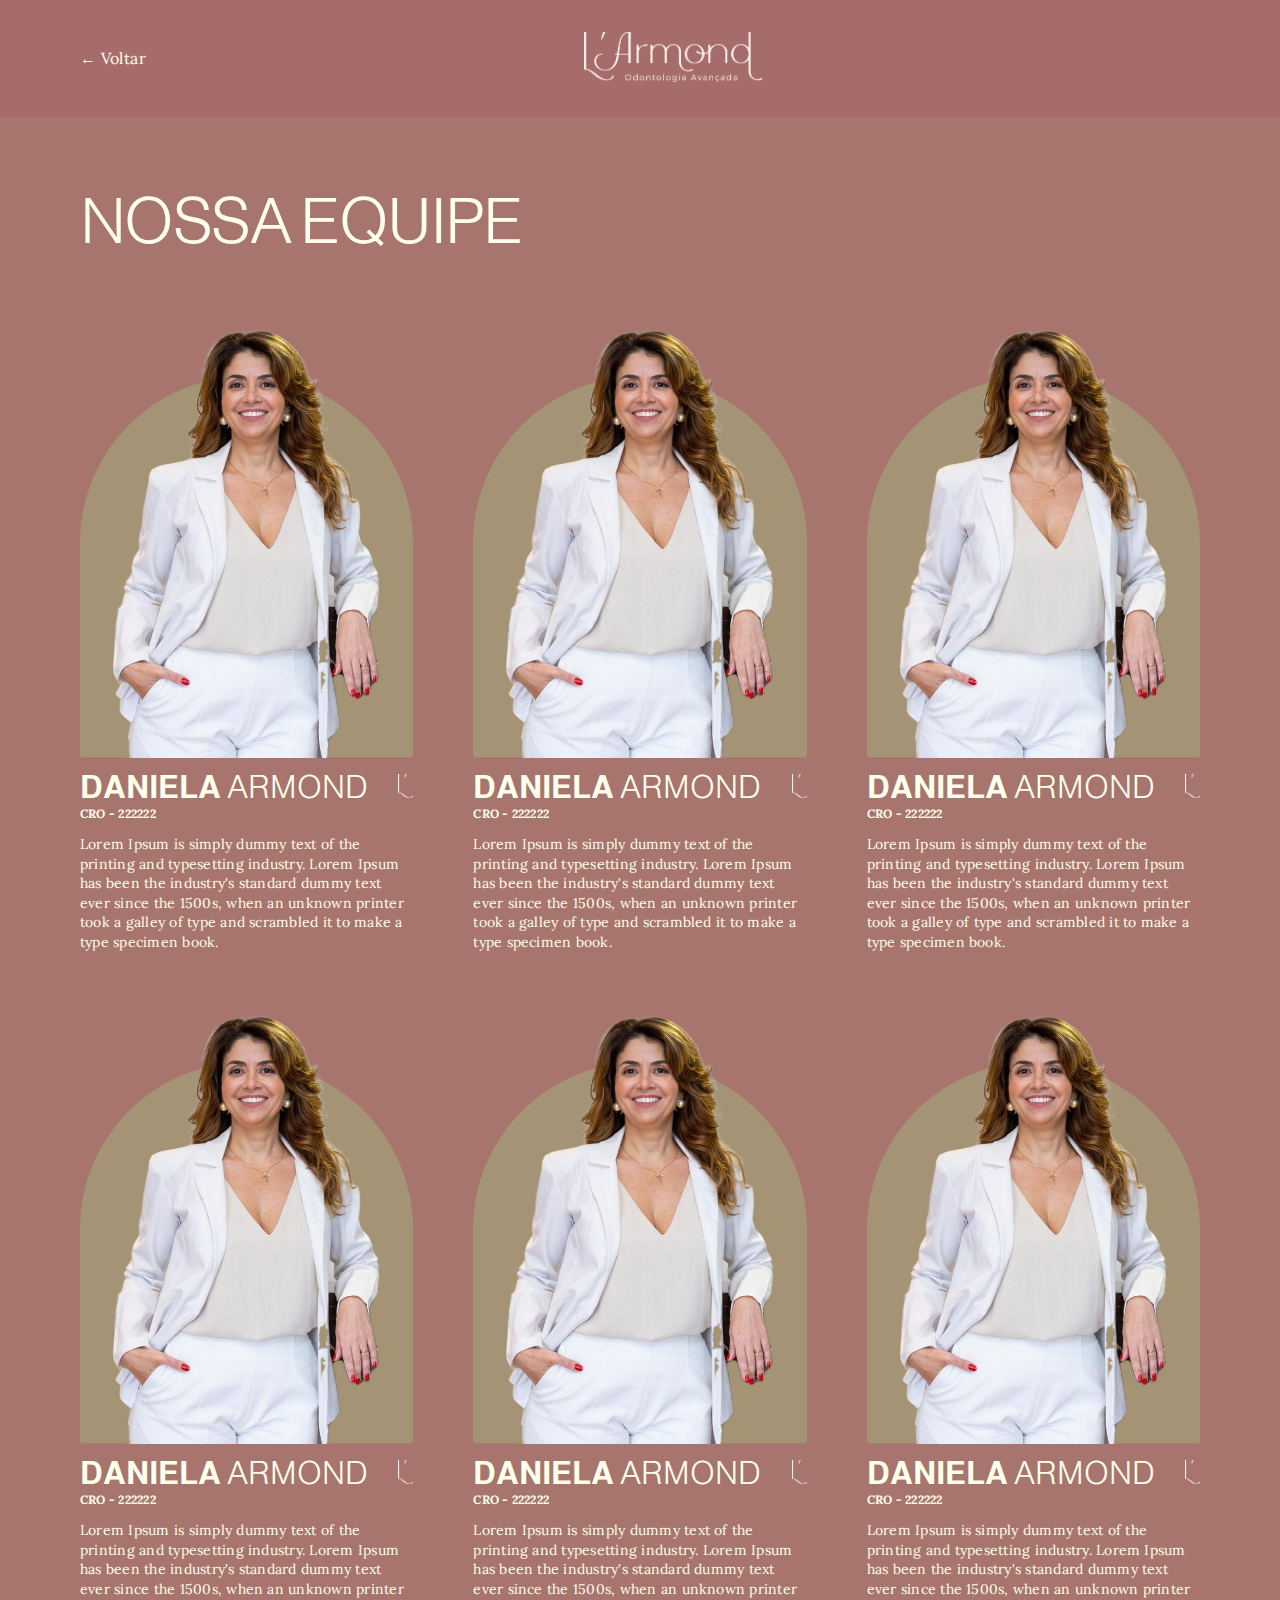
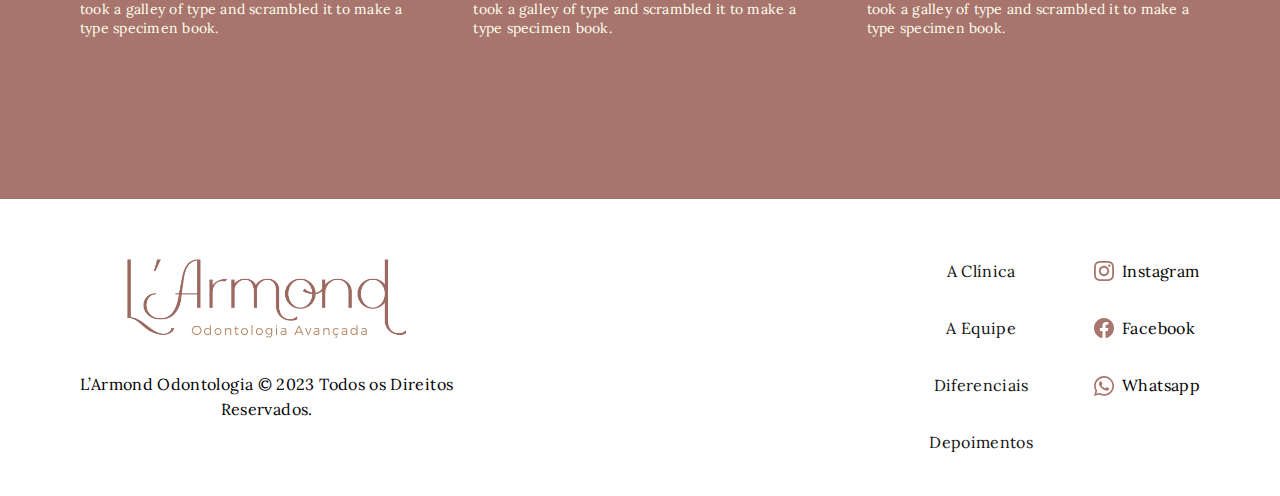
==== team.html @ f11638f9 "added: page about the team" ====
<!DOCTYPE html>
<html lang="en">

<head>
  <meta charset="UTF-8">
  <meta name="viewport" content="width=device-width, initial-scale=1.0">
  <title>L'Armond - Odontologia Avançada</title>
  <meta name="description" content="Somos uma clínica odontológica moderna em Governador Valadares. Oferecemos serviços que vai desde dentista até estética, proporcionando saúde e bem-estar para você e os seus dentes!">
  <link rel="stylesheet" href="./src/style.css">

  <!-- Fonts -->
  <link rel="preconnect" href="https://fonts.googleapis.com">
  <link rel="preconnect" href="https://fonts.gstatic.com" crossorigin>
  <link href="https://fonts.googleapis.com/css2?family=Almarai:wght@300;400;700&family=Lora:wght@400;500;600&display=swap" rel="stylesheet">
</head>

<body id="team-page">
  <header>
    <div id="header" class="container-lg padding-header">
      <a href="./index.html" class="font-color-white text back-index">← Voltar</a>
      
      <a href="index.html" class="logo-larmond"><img height="60px" src="./src/img/l'armond-logo-branca.png" alt="Logomarca da Empresa L'armond"></a>

      <p class="null-team"> </p>
    </div>
  </header>

  <section aria-label="Equipe da L'Armond" class="bg-primary" id="team">
    <div class="container-lg padding-section">
      <h2 class="title font-color-white mb-title">Nossa Equipe</h2>

      <div id="team-container" class="mb-title">
        <div class="doctor">
          <img class="doctor-img" src="./src/img/dra-dani-teste.png" alt="Doutora Dani">
          <div>
            <div class="name">
              <h3 class="title-doctor font-color-white"><span class="bold">Daniela </span>Armond</h3>
              <img src="./src/img/larmond-detalhe-teste.png" alt="" height="40px">
            </div>
            <span class="text-small uppercase bold font-color-white">Cro - 222222</span>
          </div>
          <p class="text-doctor font-color-white">Lorem Ipsum is simply dummy text of the printing and typesetting industry. Lorem Ipsum has been the industry's standard dummy text ever since the 1500s, when an unknown printer took a galley of type and scrambled it to make a type specimen book.</p>
        </div>

        <div class="doctor">
          <img class="doctor-img" src="./src/img/dra-dani-teste.png" alt="Doutora Dani">
          <div>
            <div class="name">
              <h3 class="title-doctor font-color-white"><span class="bold">Daniela </span>Armond</h3>
              <img src="./src/img/larmond-detalhe-teste.png" alt="" height="40px">
            </div>
            <span class="text-small uppercase bold font-color-white">Cro - 222222</span>
          </div>
          <p class="text-doctor font-color-white">Lorem Ipsum is simply dummy text of the printing and typesetting industry. Lorem Ipsum has been the industry's standard dummy text ever since the 1500s, when an unknown printer took a galley of type and scrambled it to make a type specimen book.</p>
        </div>

        <div class="doctor">
          <img class="doctor-img" src="./src/img/dra-dani-teste.png" alt="Doutora Dani">
          <div>
            <div class="name">
              <h3 class="title-doctor font-color-white"><span class="bold">Daniela </span>Armond</h3>
              <img src="./src/img/larmond-detalhe-teste.png" alt="" height="40px">
            </div>
            <span class="text-small uppercase bold font-color-white">Cro - 222222</span>
          </div>
          <p class="text-doctor font-color-white">Lorem Ipsum is simply dummy text of the printing and typesetting industry. Lorem Ipsum has been the industry's standard dummy text ever since the 1500s, when an unknown printer took a galley of type and scrambled it to make a type specimen book.</p>
        </div>
      </div>

      <div id="team-container" class="mb-title">
        <div class="doctor">
          <img class="doctor-img" src="./src/img/dra-dani-teste.png" alt="Doutora Dani">
          <div>
            <div class="name">
              <h3 class="title-doctor font-color-white"><span class="bold">Daniela </span>Armond</h3>
              <img src="./src/img/larmond-detalhe-teste.png" alt="" height="40px">
            </div>
            <span class="text-small uppercase bold font-color-white">Cro - 222222</span>
          </div>
          <p class="text-doctor font-color-white">Lorem Ipsum is simply dummy text of the printing and typesetting industry. Lorem Ipsum has been the industry's standard dummy text ever since the 1500s, when an unknown printer took a galley of type and scrambled it to make a type specimen book.</p>
        </div>

        <div class="doctor">
          <img class="doctor-img" src="./src/img/dra-dani-teste.png" alt="Doutora Dani">
          <div>
            <div class="name">
              <h3 class="title-doctor font-color-white"><span class="bold">Daniela </span>Armond</h3>
              <img src="./src/img/larmond-detalhe-teste.png" alt="" height="40px">
            </div>
            <span class="text-small uppercase bold font-color-white">Cro - 222222</span>
          </div>
          <p class="text-doctor font-color-white">Lorem Ipsum is simply dummy text of the printing and typesetting industry. Lorem Ipsum has been the industry's standard dummy text ever since the 1500s, when an unknown printer took a galley of type and scrambled it to make a type specimen book.</p>
        </div>

        <div class="doctor">
          <img class="doctor-img" src="./src/img/dra-dani-teste.png" alt="Doutora Dani">
          <div>
            <div class="name">
              <h3 class="title-doctor font-color-white"><span class="bold">Daniela </span>Armond</h3>
              <img src="./src/img/larmond-detalhe-teste.png" alt="" height="40px">
            </div>
            <span class="text-small uppercase bold font-color-white">Cro - 222222</span>
          </div>
          <p class="text-doctor font-color-white">Lorem Ipsum is simply dummy text of the printing and typesetting industry. Lorem Ipsum has been the industry's standard dummy text ever since the 1500s, when an unknown printer took a galley of type and scrambled it to make a type specimen book.</p>
        </div>
      </div>
    </div>
  </section>

  <footer class="container-lg padding-footer" id="footer">
    <div class="logo">
      <img src="./src/img/l'armond-logo-primario.png" alt="Logomarca">
      <p class="text copywright-desktop">L’Armond Odontologia © 2023 Todos os Direitos Reservados.</p>
    </div>

    <div class="infos">
      <nav aria-label="Navegação Primária">
        <ul class="menu">
          <a href="./index.html#history">
            <li class="text">A Clínica</li>
          </a>
          <a href="./index.html#team">
            <li class="text">A Equipe</li>
          </a>
          <a href="./index.html#specialities">
            <li class="text">Diferenciais</li>
          </a>
          <a href="./index.html#testimonial">
            <li class="text">Depoimentos</li>
          </a>
        </ul>
      </nav>

      <div class="social-media">
        <a href="https://www.instagram.com/larmondodontologia/" target="_blank">
          <svg width="20" height="20" viewBox="0 0 100 100" fill="none" xmlns="http://www.w3.org/2000/svg">
            <path d="M50.0042 0C36.425 0 34.7208 0.059376 29.3875 0.302084C24.0646 0.545834 20.4313 1.38854 17.2521 2.625C13.9635 3.90208 11.174 5.61042 8.39479 8.39062C5.61354 11.1698 3.90521 13.9594 2.62396 17.2469C1.38437 20.4271 0.540625 24.0615 0.301041 29.3823C0.0624995 34.7156 0 36.4208 0 50C0 63.5792 0.0604176 65.2781 0.302084 70.6115C0.546876 75.9344 1.38958 79.5677 2.625 82.7469C3.90313 86.0354 5.61146 88.825 8.39167 91.6042C11.1698 94.3854 13.9594 96.0979 17.2458 97.375C20.4271 98.6115 24.0615 99.4542 29.3833 99.6979C34.7167 99.9406 36.4198 100 49.9979 100C63.5781 100 65.2771 99.9406 70.6104 99.6979C75.9333 99.4542 79.5708 98.6115 82.7521 97.375C86.0396 96.0979 88.825 94.3854 91.6031 91.6042C94.3844 88.825 96.0927 86.0354 97.374 82.7479C98.6031 79.5677 99.4469 75.9333 99.6969 70.6125C99.9365 65.2792 99.999 63.5792 99.999 50C99.999 36.4208 99.9365 34.7167 99.6969 29.3833C99.4469 24.0604 98.6031 20.4271 97.374 17.2479C96.0927 13.9594 94.3844 11.1698 91.6031 8.39062C88.8219 5.60938 86.0406 3.90104 82.749 2.625C79.5615 1.38854 75.926 0.545834 70.6031 0.302084C65.2698 0.059376 63.5719 0 49.9885 0H50.0042ZM45.5188 9.01042C46.85 9.00833 48.3354 9.01042 50.0042 9.01042C63.3542 9.01042 64.9365 9.05833 70.2083 9.29792C75.0833 9.52083 77.7292 10.3354 79.4917 11.0198C81.825 11.926 83.4886 13.0094 85.2375 14.7594C86.9875 16.5094 88.0708 18.176 88.9792 20.5094C89.6635 22.2698 90.4792 24.9156 90.701 29.7906C90.9406 35.0615 90.9927 36.6448 90.9927 49.9885C90.9927 63.3323 90.9406 64.9156 90.701 70.1865C90.4781 75.0615 89.6635 77.7073 88.9792 79.4677C88.0729 81.801 86.9875 83.4625 85.2375 85.2115C83.4875 86.9615 81.826 88.0448 79.4917 88.951C77.7313 89.6385 75.0833 90.451 70.2083 90.674C64.9375 90.9135 63.3542 90.9656 50.0042 90.9656C36.6531 90.9656 35.0708 90.9135 29.8 90.674C24.925 90.449 22.2792 89.6344 20.5156 88.95C18.1823 88.0437 16.5156 86.9604 14.7656 85.2104C13.0156 83.4604 11.9323 81.7979 11.024 79.4635C10.3396 77.7031 9.52396 75.0573 9.30208 70.1823C9.0625 64.9115 9.01458 63.3281 9.01458 49.976C9.01458 36.624 9.0625 35.049 9.30208 29.7781C9.525 24.9031 10.3396 22.2573 11.024 20.4948C11.9302 18.1615 13.0156 16.4948 14.7656 14.7448C16.5156 12.9948 18.1823 11.9115 20.5156 11.0031C22.2781 10.3156 24.925 9.50313 29.8 9.27917C34.4125 9.07083 36.2 9.00833 45.5188 8.99792V9.01042ZM76.6938 17.3125C73.3813 17.3125 70.6938 19.9969 70.6938 23.3104C70.6938 26.6229 73.3813 29.3104 76.6938 29.3104C80.0063 29.3104 82.6938 26.6229 82.6938 23.3104C82.6938 19.9979 80.0063 17.3104 76.6938 17.3104V17.3125ZM50.0042 24.3229C35.824 24.3229 24.3271 35.8198 24.3271 50C24.3271 64.1802 35.824 75.6719 50.0042 75.6719C64.1844 75.6719 75.6771 64.1802 75.6771 50C75.6771 35.8198 64.1833 24.3229 50.0031 24.3229H50.0042ZM50.0042 33.3333C59.2083 33.3333 66.6708 40.7948 66.6708 50C66.6708 59.2042 59.2083 66.6667 50.0042 66.6667C40.799 66.6667 33.3375 59.2042 33.3375 50C33.3375 40.7948 40.799 33.3333 50.0042 33.3333V33.3333Z" fill="#A7756D" />
          </svg>
          <span class="text">Instagram</span>
        </a>

        <a href="#">
          <svg width="20" height="20" viewBox="0 0 100 100" fill="none" xmlns="http://www.w3.org/2000/svg">
            <path d="M100.001 50.3056C100.001 22.5225 77.6148 0 50 0C22.3852 0 -0.000976562 22.5225 -0.000976562 50.3056C-0.000976562 75.4145 18.2837 96.2261 42.1873 100V64.847H29.4918V50.3056H42.1873V39.2226C42.1873 26.6148 49.6521 19.6506 61.0735 19.6506C66.544 19.6506 72.2661 20.6331 72.2661 20.6331V33.013H65.961C59.7497 33.013 57.8126 36.8908 57.8126 40.869V50.3056H71.6801L69.4633 64.847H57.8126V100C81.7163 96.2261 100.001 75.4145 100.001 50.3056Z" fill="#A7756D" />
          </svg>
          <span class="text">Facebook</span>
        </a>

        <a href="https://api.whatsapp.com/send?phone=5533988011190&text=Ol%C3%A1!%20Vim%20pelo%20site%20e%20gostaria%20de%20ter%20um%20atendimento%20%F0%9F%98%8A" target="_blank">
          <svg width="20" height="20" viewBox="0 0 100 100" fill="none" xmlns="http://www.w3.org/2000/svg">
            <path d="M85.3948 14.5403C76.0153 5.15562 63.5093 0 50.1919 0C22.7695 0 0.430571 22.2381 0.406704 49.5367C0.406704 58.2799 2.69787 66.7855 7.04155 74.3169L0.000976562 100L26.3972 93.11C33.6764 97.0539 41.8626 99.1447 50.1919 99.1447H50.2158C77.6382 99.1447 99.9771 76.9066 100.001 49.5842C99.9771 36.3507 94.7981 23.9012 85.3948 14.5403ZM50.1919 90.7579C42.7456 90.7579 35.4664 88.7622 29.1179 85.0083L27.6143 84.1055L11.958 88.192L16.1346 72.9865L15.1561 71.4184C11.0034 64.861 8.83153 57.282 8.83153 49.5129C8.83153 26.8472 27.3995 8.36303 50.2158 8.36303C61.2659 8.36303 71.6478 12.6633 79.4759 20.4324C87.2802 28.2252 91.5762 38.5602 91.5762 49.5605C91.5523 72.2975 72.9843 90.7579 50.1919 90.7579ZM72.8888 59.9192C71.6478 59.3015 65.538 56.3079 64.3924 55.8803C63.2468 55.4764 62.4115 55.2625 61.6 56.498C60.7647 57.7334 58.3781 60.5369 57.6621 61.3447C56.9461 62.1763 56.2062 62.2713 54.9652 61.6536C53.7241 61.0359 49.7146 59.7292 44.9652 55.5001C41.2659 52.2214 38.7838 48.1587 38.0439 46.9233C37.3279 45.6878 37.9723 45.0226 38.5929 44.4048C39.1418 43.8584 39.8339 42.9556 40.4544 42.2428C41.075 41.5301 41.2898 41.0074 41.6955 40.1758C42.1012 39.3443 41.9103 38.6315 41.6 38.0138C41.2898 37.3961 38.8077 31.2901 37.7575 28.8192C36.7552 26.3958 35.7289 26.7284 34.9652 26.7047C34.2492 26.6572 33.4139 26.6572 32.5785 26.6572C31.7432 26.6572 30.4067 26.966 29.2611 28.2015C28.1155 29.4369 24.9174 32.4305 24.9174 38.5365C24.9174 44.6424 29.3805 50.5108 30.001 51.3424C30.6215 52.1739 38.7599 64.6709 51.242 70.0404C54.2015 71.3234 56.5165 72.0836 58.3303 72.6538C61.3136 73.6042 64.0105 73.4616 66.1585 73.1528C68.5451 72.7964 73.5093 70.1592 74.5595 67.2606C75.5857 64.3621 75.5857 61.8912 75.2754 61.3685C74.9652 60.8458 74.1299 60.537 72.8888 59.9192Z" fill="#A7756D" />
          </svg>
          <span class="text">Whatsapp</span>
        </a>
      </div>
    </div>

    <p class="text copywright-mobile">L’Armond Odontologia © 2023 Todos os Direitos Reservados.</p>
  </footer>

  <script src="./src/script.js"></script>
</body>

</html>
---- src/style.css ----
/* Reset CSS */
@import url(./css/utilities/reset.css);

/* Utilities */
@import url(./css/utilities/typography.css);
@import url(./css/utilities/colors.css);
@import url(./css/utilities/spacing.css);
@import url(./css/utilities/buttons.css);

/* Partials */
@import url(./css/partials/header.css);
@import url(./css/partials/hero.css);
@import url(./css/partials/history.css);
@import url(./css/partials/team.css);
@import url(./css/partials/specialities.css);
@import url(./css/partials/resume.css);
@import url(./css/partials/cda.css);
@import url(./css/partials/footer.css);
@import url(./css/partials/testimonials.css);

/* Team Page */
@import url(./css/team-page/team-page.css);

/* Funcionalities with JS */
@import url(./css/funcionalities/slider.css);
@import url(./css/funcionalities/menu-mobile.css);
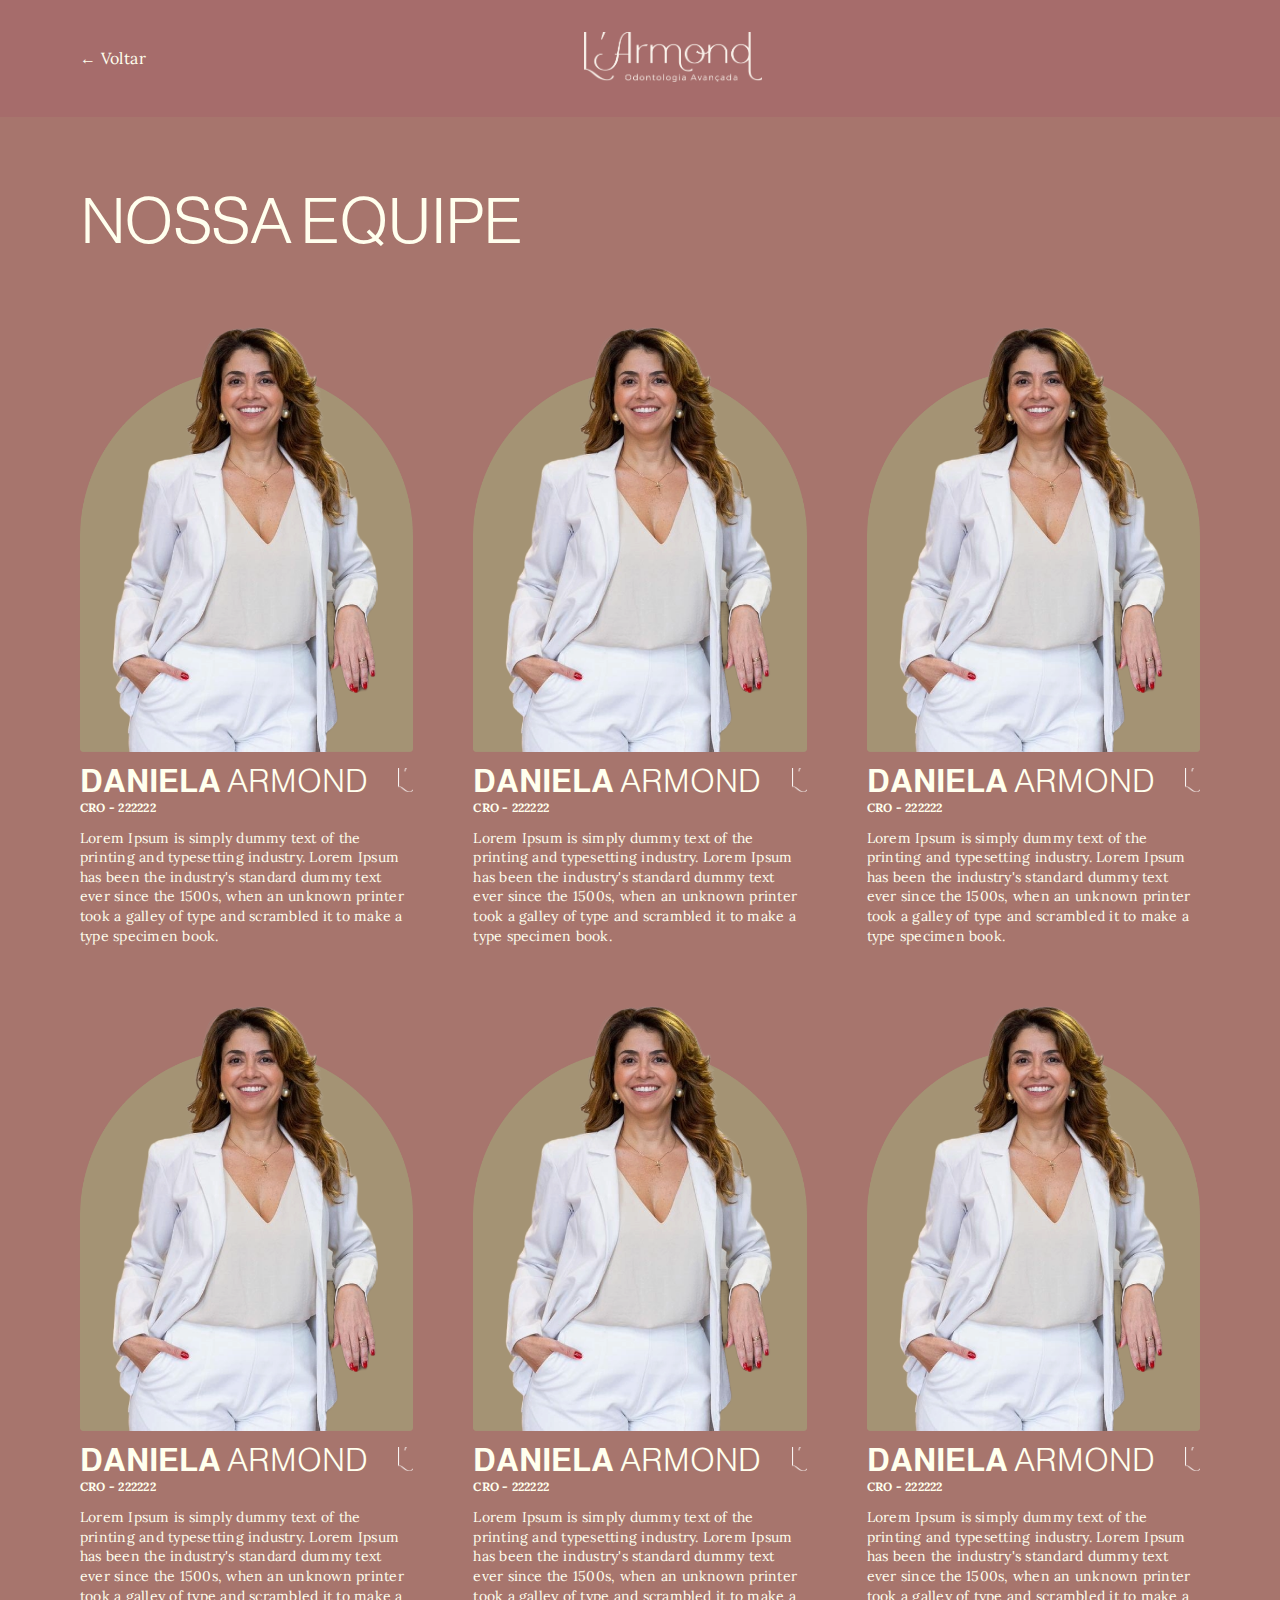
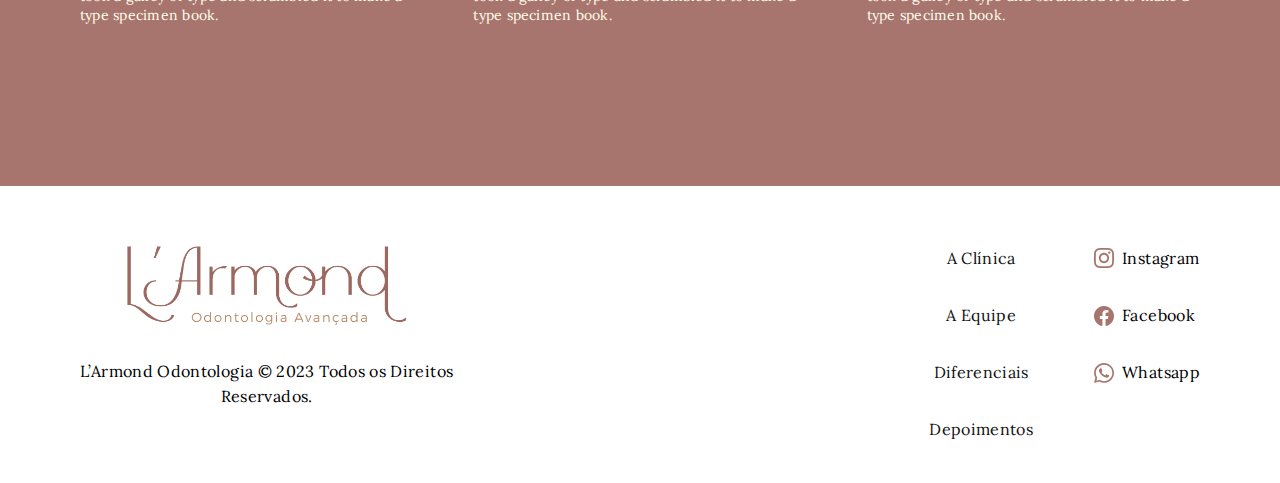
==== commit fdce4fc6: "added: new photos" ====
--- a/team.html
+++ b/team.html
@@ -17,8 +17,8 @@
 <body id="team-page">
   <header>
     <div id="header" class="container-lg padding-header">
-      <a href="./index.html" class="font-color-white text back-index">← Voltar</a>
-      
+      <a href="/index.html#team" class="font-color-white text back-index">← Voltar</a>
+
       <a href="index.html" class="logo-larmond"><img height="60px" src="./src/img/l'armond-logo-branca.png" alt="Logomarca da Empresa L'armond"></a>
 
       <p class="null-team"> </p>
@@ -31,7 +31,7 @@
 
       <div id="team-container" class="mb-title">
         <div class="doctor">
-          <img class="doctor-img" src="./src/img/dra-dani-teste.png" alt="Doutora Dani">
+          <img class="doctor-img" src="./src/img/dra-dani.png" alt="Doutora Dani">
           <div>
             <div class="name">
               <h3 class="title-doctor font-color-white"><span class="bold">Daniela </span>Armond</h3>
@@ -43,7 +43,7 @@
         </div>
 
         <div class="doctor">
-          <img class="doctor-img" src="./src/img/dra-dani-teste.png" alt="Doutora Dani">
+          <img class="doctor-img" src="./src/img/dra-dani.png" alt="Doutora Dani">
           <div>
             <div class="name">
               <h3 class="title-doctor font-color-white"><span class="bold">Daniela </span>Armond</h3>
@@ -55,7 +55,7 @@
         </div>
 
         <div class="doctor">
-          <img class="doctor-img" src="./src/img/dra-dani-teste.png" alt="Doutora Dani">
+          <img class="doctor-img" src="./src/img/dra-dani.png" alt="Doutora Dani">
           <div>
             <div class="name">
               <h3 class="title-doctor font-color-white"><span class="bold">Daniela </span>Armond</h3>
@@ -69,7 +69,7 @@
 
       <div id="team-container" class="mb-title">
         <div class="doctor">
-          <img class="doctor-img" src="./src/img/dra-dani-teste.png" alt="Doutora Dani">
+          <img class="doctor-img" src="./src/img/dra-dani.png" alt="Doutora Dani">
           <div>
             <div class="name">
               <h3 class="title-doctor font-color-white"><span class="bold">Daniela </span>Armond</h3>
@@ -81,7 +81,7 @@
         </div>
 
         <div class="doctor">
-          <img class="doctor-img" src="./src/img/dra-dani-teste.png" alt="Doutora Dani">
+          <img class="doctor-img" src="./src/img/dra-dani.png" alt="Doutora Dani">
           <div>
             <div class="name">
               <h3 class="title-doctor font-color-white"><span class="bold">Daniela </span>Armond</h3>
@@ -93,7 +93,7 @@
         </div>
 
         <div class="doctor">
-          <img class="doctor-img" src="./src/img/dra-dani-teste.png" alt="Doutora Dani">
+          <img class="doctor-img" src="./src/img/dra-dani.png" alt="Doutora Dani">
           <div>
             <div class="name">
               <h3 class="title-doctor font-color-white"><span class="bold">Daniela </span>Armond</h3>
--- a/src/style.css
+++ b/src/style.css
@@ -23,4 +23,8 @@
 
 /* Funcionalities with JS */
 @import url(./css/funcionalities/slider.css);
-@import url(./css/funcionalities/menu-mobile.css);+@import url(./css/funcionalities/menu-mobile.css);
+
+.cover {
+  object-fit: cover;
+}